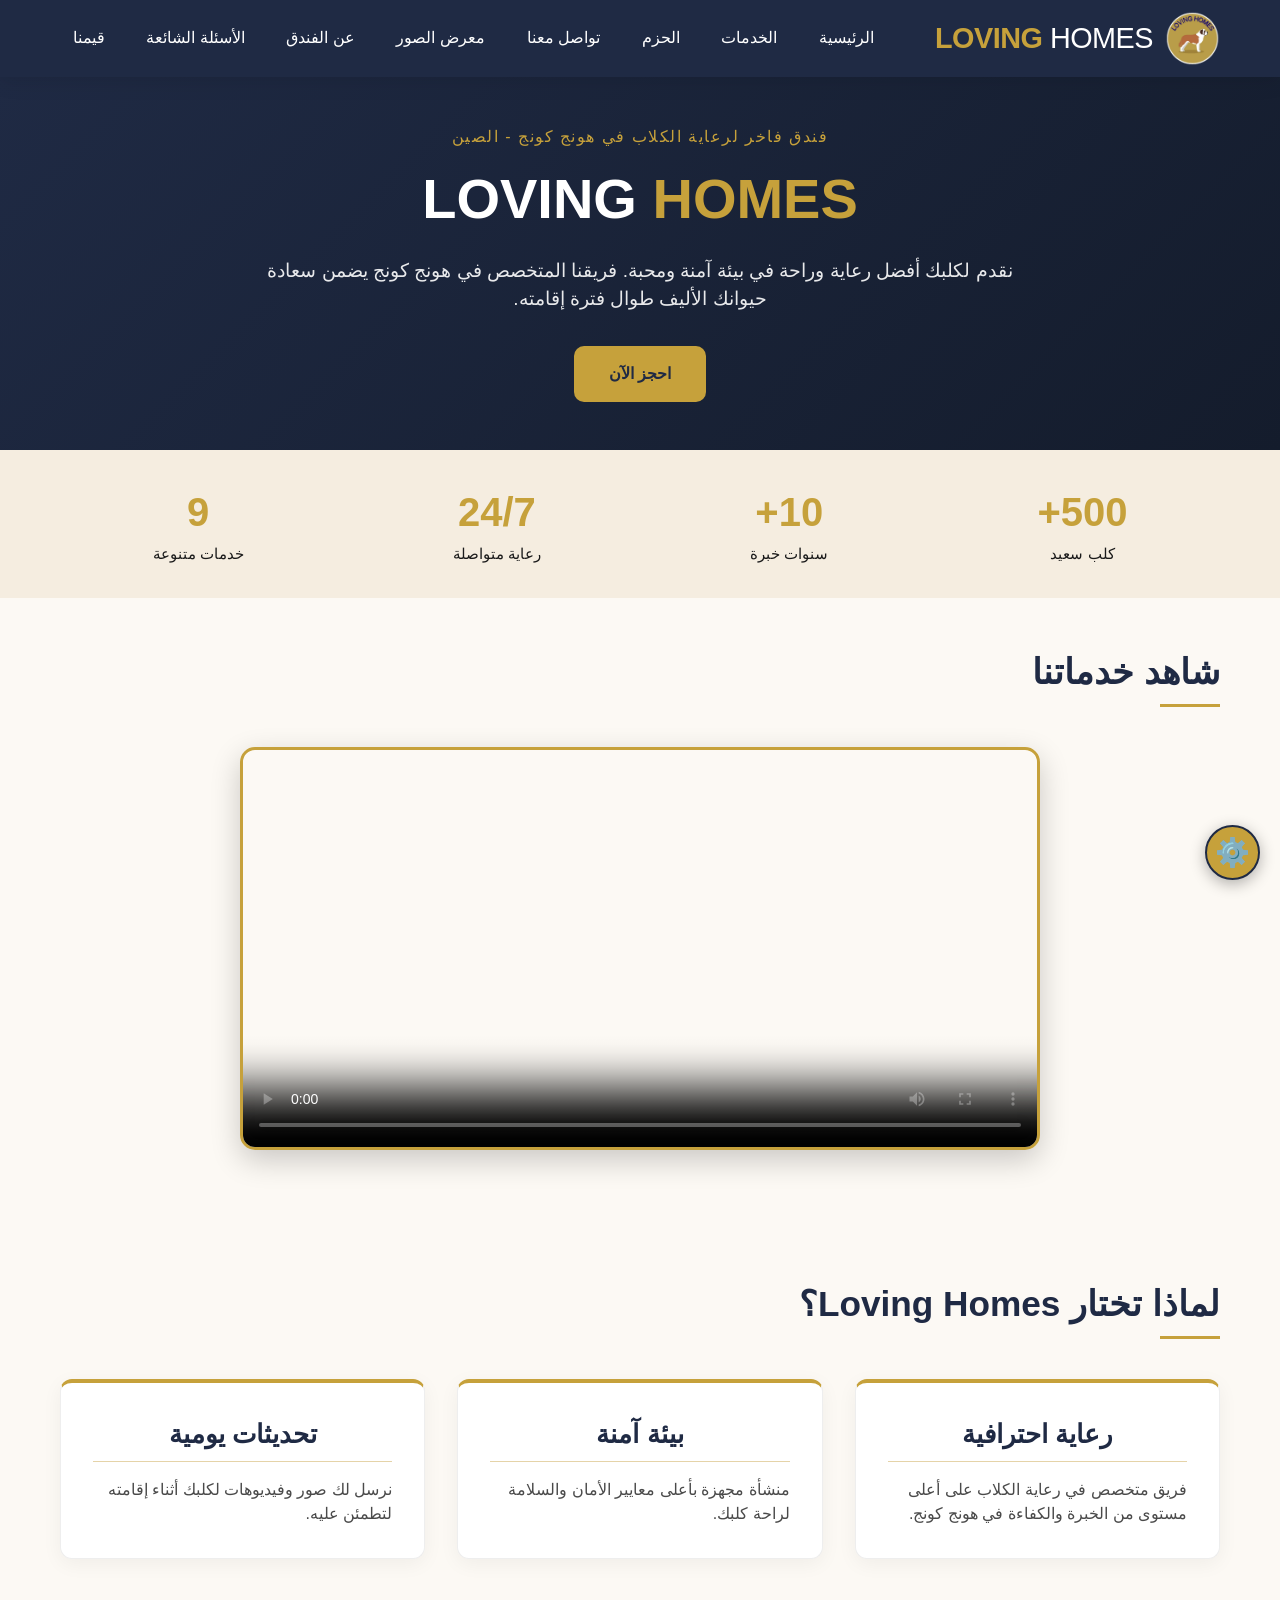
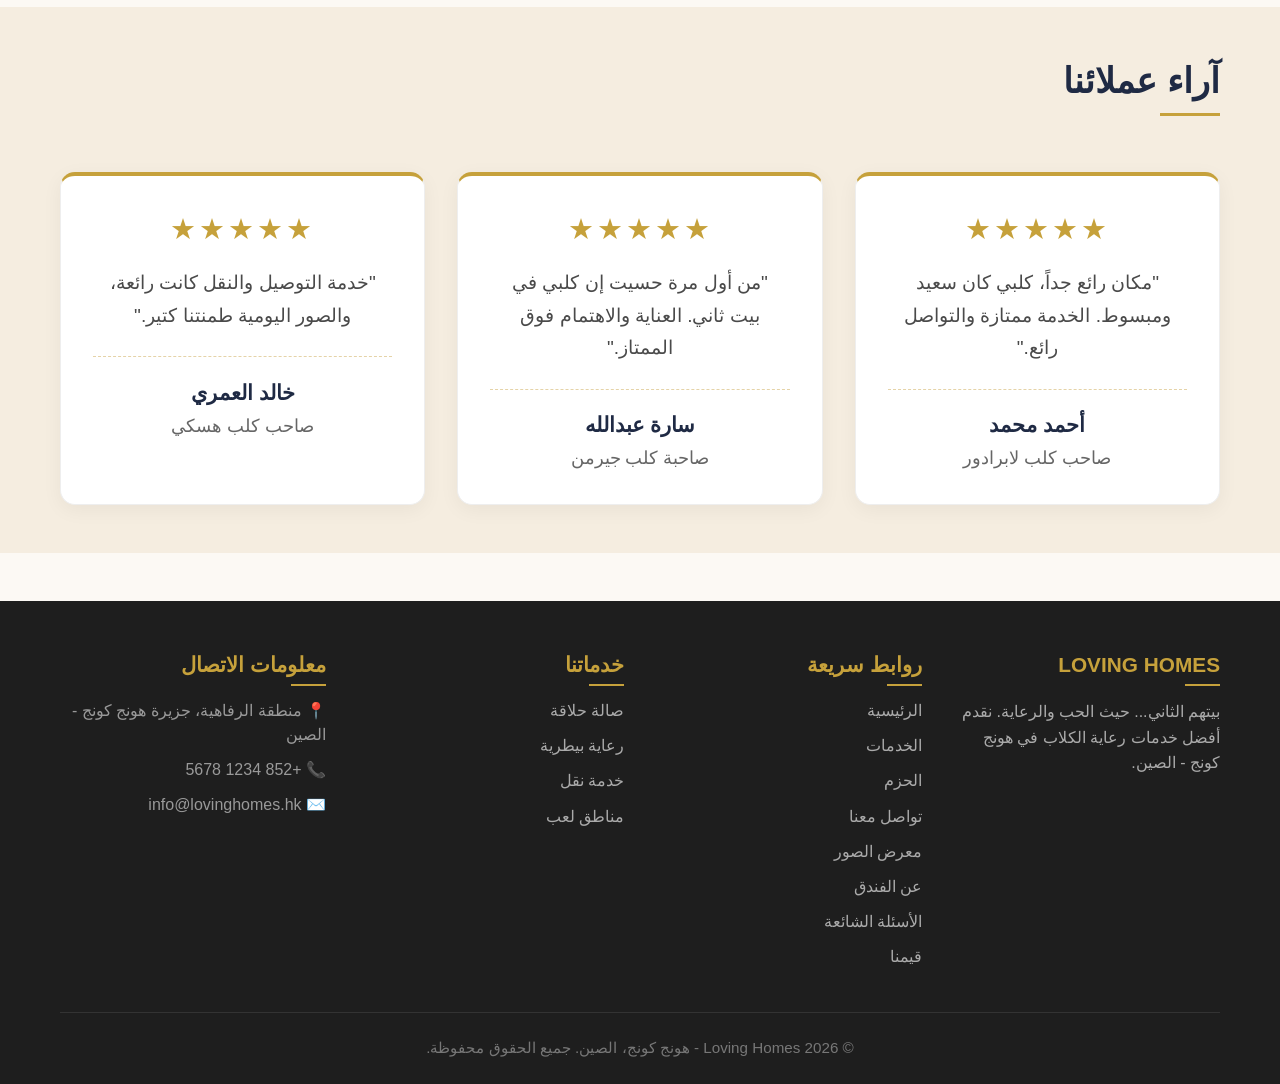
==== index.html @ 73dbdd42 "Add files via upload" ====
<!DOCTYPE html>
<html lang="ar" dir="rtl">
<head>
    <meta charset="UTF-8">
    <meta name="viewport" content="width=device-width, initial-scale=1.0">
    <title>Loving Homes - هونج كونج | الرئيسية</title>
    <link rel="stylesheet" href="style.css">
    <style>
        .logo-link {
            display: flex;
            align-items: center;
            gap: 12px;
            text-decoration: none;
        }
        .logo-image {
            height: 55px;
            width: auto;
            transition: transform 0.2s;
        }
        .logo-image:hover {
            transform: scale(1.05);
        }
        .logo-text {
            color: var(--gold);
            font-size: 1.8rem;
            font-weight: 700;
            letter-spacing: -0.5px;
        }
        .logo-text span {
            color: white;
            font-weight: 300;
        }
        @media (max-width: 768px) {
            .logo-image { height: 45px; }
            .logo-text { font-size: 1.4rem; }
            .logo-link { gap: 8px; }
        }
        @media (max-width: 480px) {
            .logo-image { height: 40px; }
            .logo-text { font-size: 1.2rem; }
        }
    </style>
</head>
<body>
    <nav class="navbar">
        <div class="container nav-container">
            <a href="index.html" class="logo-link">
                <img src="images/logo.jpeg" alt="Loving Homes" class="logo-image">
                <span class="logo-text">LOVING <span>HOMES</span></span>
            </a>
            <button class="hamburger" id="hamburger">
                <span class="bar"></span><span class="bar"></span><span class="bar"></span>
            </button>
<ul class="nav-links" id="navLinks">
    <li><a href="index.html" class="active">الرئيسية</a></li>
    <li><a href="2.html">الخدمات</a></li>
    <li><a href="3.html">الحزم</a></li>
    <li><a href="4.html">تواصل معنا</a></li>
    <li><a href="5.html">معرض الصور</a></li>
    <li><a href="6.html">عن الفندق</a></li>
    <li><a href="7.html">الأسئلة الشائعة</a></li>
    <li><a href="8.html">قيمنا</a></li>
</ul>
        </div>
    </nav>
    <section class="hero">
        <div class="container hero-content">
            <p class="hero-label">فندق فاخر لرعاية الكلاب في هونج كونج - الصين</p>
            <h1 class="hero-title">LOVING <span>HOMES</span></h1>
            <p class="hero-description">نقدم لكلبك أفضل رعاية وراحة في بيئة آمنة ومحبة. فريقنا المتخصص في هونج كونج يضمن سعادة حيوانك الأليف طوال فترة إقامته.</p>
            <a href="4.html" class="btn-gold">احجز الآن</a>
        </div>
    </section>
    <div style="background:var(--beige);padding:2rem 0;">
        <div class="container" style="display:flex;justify-content:space-around;text-align:center;flex-wrap:wrap;gap:1.5rem;">
            <div><span style="font-size:2.5rem;font-weight:700;color:var(--gold);">500+</span><br><span style="font-size:0.95rem;">كلب سعيد</span></div>
            <div><span style="font-size:2.5rem;font-weight:700;color:var(--gold);">10+</span><br><span style="font-size:0.95rem;">سنوات خبرة</span></div>
            <div><span style="font-size:2.5rem;font-weight:700;color:var(--gold);">24/7</span><br><span style="font-size:0.95rem;">رعاية متواصلة</span></div>
            <div><span style="font-size:2.5rem;font-weight:700;color:var(--gold);">9</span><br><span style="font-size:0.95rem;">خدمات متنوعة</span></div>
        </div>
    </div>
    <section class="section">
        <div class="container">
            <h2>شاهد خدماتنا</h2>
            <div class="video-container">
                <video width="100%" height="auto" controls poster="images/video-poster.jpg">
                    <source src="video/video.mp4" type="video/mp4">
                    متصفحك لا يدعم تشغيل الفيديو.
                </video>
            </div>
        </div>
    </section>
    <section class="section">
        <div class="container">
            <h2>لماذا تختار Loving Homes؟</h2>
            <div class="cards-grid">
                <div class="card card-gold"><h3>رعاية احترافية</h3><p>فريق متخصص في رعاية الكلاب على أعلى مستوى من الخبرة والكفاءة في هونج كونج.</p></div>
                <div class="card card-gold"><h3>بيئة آمنة</h3><p>منشأة مجهزة بأعلى معايير الأمان والسلامة لراحة كلبك.</p></div>
                <div class="card card-gold"><h3>تحديثات يومية</h3><p>نرسل لك صور وفيديوهات لكلبك أثناء إقامته لتطمئن عليه.</p></div>
            </div>
        </div>
    </section>
    <section class="section section-light">
        <div class="container">
            <h2>آراء عملائنا</h2>
            <div class="testimonials-grid">
                <div class="testimonial-card"><div class="stars">★★★★★</div><p>"مكان رائع جداً، كلبي كان سعيد ومبسوط. الخدمة ممتازة والتواصل رائع."</p><div class="testimonial-author"><strong>أحمد محمد</strong><span>صاحب كلب لابرادور</span></div></div>
                <div class="testimonial-card"><div class="stars">★★★★★</div><p>"من أول مرة حسيت إن كلبي في بيت ثاني. العناية والاهتمام فوق الممتاز."</p><div class="testimonial-author"><strong>سارة عبدالله</strong><span>صاحبة كلب جيرمن</span></div></div>
                <div class="testimonial-card"><div class="stars">★★★★★</div><p>"خدمة التوصيل والنقل كانت رائعة، والصور اليومية طمنتنا كتير."</p><div class="testimonial-author"><strong>خالد العمري</strong><span>صاحب كلب هسكي</span></div></div>
            </div>
        </div>
    </section>
    <footer class="footer">
        <div class="container">
            <div class="footer-grid">
                <div class="footer-col"><h4>LOVING HOMES</h4><p style="color:#aaa;line-height:1.6;">بيتهم الثاني... حيث الحب والرعاية. نقدم أفضل خدمات رعاية الكلاب في هونج كونج - الصين.</p></div>
                <div class="footer-col"><h4>روابط سريعة</h4><ul><li><a href="index.html">الرئيسية</a></li><li><a href="2.html">الخدمات</a></li><li><a href="3.html">الحزم</a></li><li><a href="4.html">تواصل معنا</a></li><li><a href="5.html">معرض الصور</a></li><li><a href="6.html">عن الفندق</a></li><li><a href="7.html">الأسئلة الشائعة</a></li><li><a href="8.html">قيمنا</a></li></ul></div>
                <div class="footer-col"><h4>خدماتنا</h4><ul><li><a href="2.html">صالة حلاقة</a></li><li><a href="2.html">رعاية بيطرية</a></li><li><a href="2.html">خدمة نقل</a></li><li><a href="2.html">مناطق لعب</a></li></ul></div>
                <div class="footer-col"><h4>معلومات الاتصال</h4><div class="footer-contact"><p>📍 منطقة الرفاهية، جزيرة هونج كونج - الصين</p><p>📞 +852 1234 5678</p><p>✉️ info@lovinghomes.hk</p></div></div>
            </div>
            <div class="footer-bottom"><p>© 2026 Loving Homes - هونج كونج، الصين. جميع الحقوق محفوظة.</p></div>
        </div>
    </footer>
    <div class="access-toggle" id="accessToggle">⚙️</div>
    <div class="access-panel" id="accessPanel">
        <button class="access-btn" id="zoomIn">🔍+ تكبير</button>
        <button class="access-btn" id="zoomOut">🔍- تصغير</button>
        <button class="access-btn" id="resetZoom">🔄 إعادة تعيين</button><hr>
        <button class="access-btn" id="darkMode">🌙 ليلي</button>
        <button class="access-btn" id="lightMode">☀️ نهاري</button><hr>
        <button class="access-btn" id="translateBtn">🌐 ترجمة</button>
    </div>
    <script src="script.js"></script>
</body>
</html>
---- style.css ----
* {
    margin: 0;
    padding: 0;
    box-sizing: border-box;
    font-family: 'Segoe UI', Tahoma, Geneva, Verdana, sans-serif;
}

html {
    font-size: 16px;
}

body {
    background-color: #fcf9f4;
    color: #1a1a1a;
    line-height: 1.5;
    transition: background-color 0.3s, color 0.3s;
}

:root {
    --gold: #c6a13b;
    --gold-light: #e5d3a8;
    --gold-soft: #fdf7e6;
    --beige: #f5ede0;
    --navy: #1f2a44;
    --navy-light: #2c3a5e;
    --black: #1e1e1e;
    --gray: #4a4a4a;
    --gray-light: #666;
    --error-bg: #fee9e9;
    --error-border: #f5c6cb;
    --error-text: #721c24;
}

.container {
    max-width: 1200px;
    margin: 0 auto;
    padding: 0 1.25rem;
}

h2 {
    font-size: 2.2rem;
    color: var(--navy);
    margin-bottom: 1rem;
    position: relative;
    display: inline-block;
    text-align: right;
    width: 100%;
}
h2:after {
    content: '';
    position: absolute;
    bottom: -0.5rem;
    right: 0;
    width: 3.75rem;
    height: 3px;
    background: var(--gold);
}

.navbar {
    background: var(--navy);
    padding: 0.7rem 0;
    position: sticky;
    top: 0;
    z-index: 100;
    box-shadow: 0 4px 20px rgba(0,0,0,0.1);
}

.nav-container {
    display: flex;
    justify-content: space-between;
    align-items: center;
}

.logo-link {
    display: flex;
    align-items: center;
    gap: 0.75rem;
    text-decoration: none;
}

.logo-image {
    height: 55px;
    width: auto;
    transition: transform 0.2s;
}

.logo-image:hover {
    transform: scale(1.05);
}

.logo-text {
    color: var(--gold);
    font-size: 1.8rem;
    font-weight: 700;
    letter-spacing: -0.5px;
}

.logo-text span {
    color: white;
    font-weight: 300;
}
.nav-links {
    display: flex;
    gap: 1rem;
    list-style: none;
    align-items: center;
    justify-content: center;
    flex-wrap: wrap;
}

.nav-links li {
    flex: 0 1 auto;
    min-width: fit-content;
}

.nav-links a {
    color: white;
    text-decoration: none;
    font-weight: 500;
    font-size: 1rem;
    transition: 0.3s;
    padding: 0.5rem 0.8rem;
    border-bottom: 2px solid transparent;
    white-space: nowrap;
    display: inline-block;
    text-align: center;
}

@media (max-width: 992px) {
    .nav-links {
        gap: 0.8rem;
        justify-content: center;
    }
    .nav-links a {
        font-size: 0.9rem;
        padding: 0.4rem 0.6rem;
    }
}

@media (max-width: 768px) {
    .nav-links {
        position: fixed;
        right: -100%;
        top: 70px;
        flex-direction: column;
        background: var(--navy);
        width: 100%;
        text-align: center;
        transition: 0.3s;
        padding: 1.5rem 0;
        gap: 1rem;
        box-shadow: 0 10px 20px rgba(0,0,0,0.2);
        flex-wrap: nowrap;
    }
    .nav-links.active {
        right: 0;
    }
    .nav-links a {
        font-size: 1rem;
        padding: 0.5rem 1rem;
        width: 100%;
    }
}
.hamburger {
    display: none;
    background: none;
    border: none;
    cursor: pointer;
    padding: 0.5rem;
}
.bar {
    display: block;
    width: 25px;
    height: 3px;
    margin: 5px auto;
    background: white;
    transition: 0.3s;
}

.section {
    padding: 3rem 0;
}
.section-light {
    background: var(--beige);
}
.section-dark {
    background: var(--navy);
    color: white;
}
.section-dark h2 {
    color: white;
}
.section-dark h2:after {
    background: var(--gold);
}

.hero {
    background: linear-gradient(135deg, var(--navy) 0%, #141c2c 100%);
    color: white;
    padding: 3rem 0;
    text-align: center;
}

.hero-content {
    max-width: 800px;
    margin: 0 auto;
}

.hero-label {
    color: var(--gold);
    font-size: 1rem;
    letter-spacing: 1.5px;
    margin-bottom: 1rem;
}

.hero-title {
    font-size: 3.5rem;
    margin-bottom: 1.5rem;
    line-height: 1.2;
}
.hero-title span {
    color: var(--gold);
}

.hero-description {
    font-size: 1.2rem;
    margin-bottom: 2rem;
    opacity: 0.9;
}

.cards-grid {
    display: grid;
    grid-template-columns: repeat(auto-fit, minmax(280px, 1fr));
    gap: 2rem;
    margin-top: 2rem;
}

.card {
    background: white;
    border-radius: 12px;
    padding: 2rem;
    box-shadow: 0 5px 20px rgba(0,0,0,0.05);
    transition: 0.3s;
    border: 1px solid #eee;
    height: 100%;
}
.card:hover {
    transform: translateY(-5px);
    box-shadow: 0 15px 30px rgba(31,42,68,0.1);
}

.card-gold {
    border-top: 4px solid var(--gold);
}

.card h3 {
    font-size: 1.6rem;
    margin-bottom: 1rem;
    color: var(--navy);
    text-align: center;
    border-bottom: 1px solid var(--gold-light);
    padding-bottom: 0.5rem;
}

.card p {
    color: var(--gray);
    font-size: 1rem;
}

.services-grid {
    display: grid;
    grid-template-columns: repeat(auto-fit, minmax(320px, 1fr));
    gap: 2rem;
    margin-top: 2rem;
}

.service-card {
    background: white;
    border-radius: 12px;
    overflow: hidden;
    box-shadow: 0 5px 20px rgba(0,0,0,0.05);
    border: 1px solid #eee;
    transition: 0.3s;
    height: 100%;
}
.service-card:hover {
    transform: translateY(-5px);
    box-shadow: 0 15px 30px rgba(31,42,68,0.1);
}

.service-header {
    background: var(--navy);
    color: white;
    padding: 1.2rem;
    text-align: center;
}
.service-header h3 {
    color: var(--gold);
    font-size: 1.4rem;
    margin: 0;
}

.service-body {
    padding: 1.5rem;
    background: white;
}
.service-body ul {
    list-style: none;
}
.service-body li {
    margin-bottom: 0.8rem;
    display: flex;
    align-items: flex-start;
    gap: 8px;
    color: var(--gray);
    font-size: 1rem;
}
.service-body li:before {
    content: "✓";
    color: var(--gold);
    font-weight: bold;
    font-size: 1.2rem;
    margin-left: 8px;
}

.other-facilities-section {
    margin-top: 2.5rem;
}
.other-facilities-title {
    text-align: right;
    margin-bottom: 1rem;
}
.other-facilities-title h3 {
    font-size: 2rem;
    color: var(--navy);
    margin-bottom: 0.5rem;
    position: relative;
    display: inline-block;
}
.other-facilities-title h3:after {
    content: '';
    position: absolute;
    bottom: -6px;
    right: 0;
    width: 45px;
    height: 2px;
    background: var(--gold);
}
.other-facilities-title p {
    font-size: 1rem;
    color: var(--gray);
    margin-top: 0.8rem;
}

.packages-grid {
    display: grid;
    grid-template-columns: repeat(auto-fit, minmax(300px, 1fr));
    gap: 2rem;
    margin-top: 2rem;
}

.package-card {
    background: white;
    border-radius: 12px;
    overflow: hidden;
    box-shadow: 0 5px 20px rgba(0,0,0,0.05);
    border: 1px solid #eee;
    transition: 0.3s;
    position: relative;
}
.package-card:hover {
    transform: translateY(-5px);
    box-shadow: 0 15px 30px rgba(31,42,68,0.15);
}

.package-card.premium {
    background: var(--gold-soft);
    border: 2px solid var(--gold);
    transform: scale(1.02);
    box-shadow: 0 10px 30px rgba(198, 161, 59, 0.15);
}
.package-card.premium:hover {
    transform: scale(1.02) translateY(-5px);
    box-shadow: 0 20px 40px rgba(198, 161, 59, 0.2);
}

.package-badge {
    position: absolute;
    top: 12px;
    left: 12px;
    background: var(--gold);
    color: var(--navy);
    padding: 0.3rem 0.8rem;
    border-radius: 20px;
    font-weight: 700;
    font-size: 0.8rem;
    letter-spacing: 0.5px;
}

.package-header {
    background: var(--navy);
    color: white;
    padding: 1.2rem;
    text-align: center;
}
.package-card.premium .package-header {
    background: var(--gold);
}
.package-card.premium .package-header h3 {
    color: var(--navy);
}

.package-header h3 {
    color: var(--gold);
    font-size: 1.8rem;
    margin-bottom: 0.3rem;
}

.package-body {
    padding: 1.5rem;
}
.package-body ul {
    list-style: none;
}
.package-body li {
    margin-bottom: 0.8rem;
    display: flex;
    align-items: flex-start;
    gap: 8px;
    color: var(--gray);
    border-bottom: 1px dashed #eee;
    padding-bottom: 0.5rem;
    font-size: 1rem;
}
.package-body li:last-child {
    border-bottom: none;
}
.package-body li:before {
    content: "✓";
    color: var(--gold);
    font-weight: bold;
    font-size: 1.2rem;
    margin-left: 8px;
}

.packages-descriptions {
    margin: 2rem 0;
    display: grid;
    grid-template-columns: repeat(3, 1fr);
    gap: 2rem;
}

.package-desc-box {
    background: var(--beige);
    padding: 1.2rem;
    border-radius: 12px;
    border-right: 4px solid var(--gold);
}
.package-desc-box h4 {
    color: var(--navy);
    font-size: 1.2rem;
    margin-bottom: 0.5rem;
}
.package-desc-box p {
    color: var(--gray);
    font-size: 0.95rem;
    line-height: 1.5;
}
.package-desc-box.premium-desc {
    background: var(--gold-soft);
    border-right: 4px solid var(--navy);
}

.custom-packages {
    background: var(--navy);
    color: white;
    padding: 2rem;
    border-radius: 12px;
    margin-top: 1rem;
    text-align: center;
}
.custom-packages h3 {
    color: var(--gold);
    font-size: 1.8rem;
    margin-bottom: 1rem;
}
.custom-packages p {
    font-size: 1.1rem;
    margin-bottom: 1.2rem;
    max-width: 700px;
    margin-left: auto;
    margin-right: auto;
    opacity: 0.95;
}

.contact-form {
    background: white;
    padding: 2rem;
    border-radius: 12px;
    max-width: 750px;
    margin: 0 auto;
    box-shadow: 0 15px 30px rgba(31,42,68,0.1);
}

.form-group {
    margin-bottom: 1.5rem;
}
.form-group label {
    display: block;
    margin-bottom: 0.5rem;
    color: var(--navy);
    font-weight: 600;
    font-size: 1rem;
}

.form-group input,
.form-group select,
.form-group textarea {
    width: 100%;
    padding: 0.8rem;
    border: 1.5px solid #e0d6c8;
    border-radius: 10px;
    font-size: 1rem;
    transition: 0.3s;
    background: #faf7f2;
}

.form-group input:focus,
.form-group select:focus,
.form-group textarea:focus {
    outline: none;
    border-color: var(--gold);
}

.form-group textarea {
    resize: vertical;
    min-height: 100px;
    max-height: 200px;
}

.field-error {
    color: var(--error-text);
    font-size: 0.9rem;
    margin-top: 0.3rem;
    display: none;
    background: var(--error-bg);
    padding: 0.3rem 0.8rem;
    border-radius: 4px;
    border-right: 3px solid #f5c6cb;
}
.field-error.show {
    display: block;
}

.form-hint {
    font-size: 0.8rem;
    color: var(--gray-light);
    margin-top: 0.2rem;
    font-style: italic;
}

.btn {
    background: var(--navy);
    color: white;
    border: none;
    padding: 1rem 2rem;
    font-size: 1.1rem;
    border-radius: 10px;
    cursor: pointer;
    transition: 0.3s;
    font-weight: 600;
    width: 100%;
}
.btn:hover {
    background: var(--gold);
    color: var(--navy);
}

.btn-gold {
    background: var(--gold);
    color: var(--navy);
    border: none;
    padding: 1rem 2.2rem;
    border-radius: 10px;
    font-weight: 600;
    text-decoration: none;
    display: inline-block;
    font-size: 1rem;
}
.btn-gold:hover {
    background: var(--navy);
    color: white;
}

.form-message {
    margin-top: 1rem;
    padding: 1rem;
    border-radius: 8px;
    display: none;
    font-size: 0.95rem;
    text-align: center;
}
.form-message.success {
    background: #d4edda;
    color: #155724;
    border: 1px solid #c3e6cb;
    display: block;
}
.form-message.error {
    background: #f8d7da;
    color: #721c24;
    border: 1px solid #f5c6cb;
    display: block;
}
.form-message.warning {
    background: #fff3cd;
    color: #856404;
    border: 1px solid #ffeeba;
    display: block;
}
.form-message.info {
    background: #d1ecf1;
    color: #0c5460;
    border: 1px solid #bee5eb;
    display: block;
}

.confirmation-box {
    background: #fff3cd;
    border: 2px solid #ffeeba;
    border-radius: 8px;
    padding: 1rem;
    margin: 0.5rem 0;
}
.confirmation-box p {
    margin-bottom: 0.8rem;
    color: #856404;
    font-size: 0.95rem;
}
.confirm-btn {
    background: var(--gold);
    color: var(--navy);
    border: none;
    padding: 0.5rem 1.2rem;
    border-radius: 6px;
    font-weight: 600;
    font-size: 0.9rem;
    cursor: pointer;
    margin: 0 0.3rem;
}
.confirm-btn:hover {
    background: var(--navy);
    color: white;
}
.cancel-btn {
    background: #e0d6c8;
    color: var(--gray);
    border: none;
    padding: 0.5rem 1.2rem;
    border-radius: 6px;
    font-weight: 600;
    font-size: 0.9rem;
    cursor: pointer;
    margin: 0 0.3rem;
}
.cancel-btn:hover {
    background: var(--gray);
    color: white;
}

.footer {
    background: var(--black);
    color: #999;
    padding: 3rem 0 1.5rem;
    margin-top: 3rem;
    font-size: 1rem;
}

.footer-grid {
    display: grid;
    grid-template-columns: repeat(auto-fit, minmax(220px, 1fr));
    gap: 2rem;
    margin-bottom: 2rem;
}

.footer-col h4 {
    color: var(--gold);
    font-size: 1.3rem;
    margin-bottom: 1.2rem;
    position: relative;
}
.footer-col h4:after {
    content: '';
    position: absolute;
    bottom: -6px;
    right: 0;
    width: 35px;
    height: 2px;
    background: var(--gold);
}

.footer-col ul {
    list-style: none;
}
.footer-col li {
    margin-bottom: 0.7rem;
}
.footer-col a {
    color: #aaa;
    text-decoration: none;
    transition: 0.3s;
    font-size: 1rem;
}
.footer-col a:hover {
    color: var(--gold);
    padding-right: 5px;
}

.footer-contact p {
    margin-bottom: 0.7rem;
    font-size: 1rem;
}

.footer-bottom {
    text-align: center;
    padding-top: 1.5rem;
    border-top: 1px solid #333;
    color: #777;
    font-size: 0.95rem;
}

.gallery-grid {
    display: grid;
    grid-template-columns: repeat(auto-fill, minmax(240px, 1fr));
    gap: 1rem;
    margin: 1.5rem 0;
    content-visibility: auto;
    contain-intrinsic-size: 200px;
}

.gallery-item {
    cursor: pointer;
    transition: 0.2s;
    opacity: 0;
    animation: fadeIn 0.3s ease forwards;
    background: #f5f5f5;
    border-radius: 8px;
    overflow: hidden;
}

.gallery-item:nth-child(1) { animation-delay: 0.05s; }
.gallery-item:nth-child(2) { animation-delay: 0.1s; }
.gallery-item:nth-child(3) { animation-delay: 0.15s; }
.gallery-item:nth-child(4) { animation-delay: 0.2s; }
.gallery-item:nth-child(5) { animation-delay: 0.25s; }
.gallery-item:nth-child(6) { animation-delay: 0.3s; }
.gallery-item:nth-child(7) { animation-delay: 0.35s; }
.gallery-item:nth-child(8) { animation-delay: 0.4s; }
.gallery-item:nth-child(9) { animation-delay: 0.45s; }
.gallery-item:nth-child(10) { animation-delay: 0.5s; }
.gallery-item:nth-child(11) { animation-delay: 0.55s; }
.gallery-item:nth-child(12) { animation-delay: 0.6s; }
.gallery-item:nth-child(13) { animation-delay: 0.65s; }
.gallery-item:nth-child(14) { animation-delay: 0.7s; }
.gallery-item:nth-child(15) { animation-delay: 0.75s; }
.gallery-item:nth-child(16) { animation-delay: 0.8s; }
.gallery-item:nth-child(17) { animation-delay: 0.85s; }
.gallery-item:nth-child(18) { animation-delay: 0.9s; }
.gallery-item:nth-child(19) { animation-delay: 0.95s; }
.gallery-item:nth-child(20) { animation-delay: 1s; }
.gallery-item:nth-child(21) { animation-delay: 1.05s; }

@keyframes fadeIn {
    to { opacity: 1; }
}

.gallery-item:hover {
    transform: scale(1.02);
}

.gallery-item img {
    width: 100%;
    height: 180px;
    object-fit: cover;
    border-bottom: 2px solid transparent;
    transition: 0.2s;
    background: #e0e0e0;
}

.gallery-item:hover img {
    border-bottom-color: var(--gold);
}

.modal {
    display: none;
    position: fixed;
    z-index: 9999;
    left: 0;
    top: 0;
    width: 100%;
    height: 100%;
    background-color: rgba(0, 0, 0, 0.95);
    align-items: center;
    justify-content: center;
}

.modal-content {
    max-width: 90%;
    max-height: 90vh;
    object-fit: contain;
    border-radius: 8px;
    border: 3px solid var(--gold);
    animation: zoom 0.2s ease;
}

@keyframes zoom {
    from {transform: scale(0.9); opacity: 0;}
    to {transform: scale(1); opacity: 1;}
}

.close {
    position: absolute;
    top: 20px;
    left: 30px;
    color: white;
    font-size: 40px;
    font-weight: bold;
    cursor: pointer;
    z-index: 10000;
    transition: 0.2s;
    width: 45px;
    height: 45px;
    line-height: 45px;
    text-align: center;
    background: rgba(0,0,0,0.5);
    border-radius: 50%;
}

.close:hover {
    color: var(--gold);
    background: var(--navy);
}

#caption {
    position: absolute;
    bottom: 30px;
    left: 50%;
    transform: translateX(-50%);
    padding: 8px 20px;
    background: var(--navy);
    color: white;
    border-radius: 30px;
    font-size: 1rem;
    border: 2px solid var(--gold);
    white-space: nowrap;
}

/* ===== تسهيلات الوصول ===== */
.access-toggle {
    position: fixed;
    bottom: 20px;
    right: 20px;
    width: 55px;
    height: 55px;
    background: var(--gold);
    color: var(--navy);
    border-radius: 50%;
    display: flex;
    align-items: center;
    justify-content: center;
    font-size: 28px;
    cursor: pointer;
    z-index: 10000;
    box-shadow: 0 4px 15px rgba(0,0,0,0.3);
    border: 2px solid var(--navy);
    transition: 0.3s;
}

.access-toggle:hover {
    transform: scale(1.1) rotate(90deg);
    background: var(--navy);
    color: var(--gold);
    border-color: var(--gold);
}

.access-panel {
    position: fixed;
    bottom: 90px;
    right: 20px;
    background: var(--navy);
    padding: 15px;
    border-radius: 15px;
    display: none;
    flex-direction: column;
    gap: 8px;
    z-index: 9999;
    border: 2px solid var(--gold);
    min-width: 180px;
    box-shadow: 0 10px 30px rgba(0,0,0,0.3);
}

.access-panel.show {
    display: flex;
}

.access-panel .access-btn {
    background: transparent;
    color: white;
    border: 1px solid var(--gold);
    border-radius: 25px;
    padding: 8px 12px;
    font-size: 0.9rem;
    cursor: pointer;
    transition: 0.2s;
    text-align: right;
    width: 100%;
}

.access-panel .access-btn:hover {
    background: var(--gold);
    color: var(--navy);
    transform: translateX(-5px);
}

.access-panel hr {
    margin: 5px 0;
    border: none;
    height: 1px;
    background: var(--gold);
    opacity: 0.3;
}

/* ===== الوضع الليلي المحسن (يشمل كل العناصر) ===== */
body.dark-mode {
    background-color: #121212 !important;
    color: #f0f0f0 !important;
}

body.dark-mode .navbar {
    background: #0a0a0a !important;
    border-bottom: 2px solid var(--gold);
}

body.dark-mode .nav-links a {
    color: #ddd !important;
}

body.dark-mode .nav-links a:hover,
body.dark-mode .nav-links a.active {
    color: var(--gold) !important;
}

body.dark-mode .hamburger .bar {
    background: #ddd !important;
}

body.dark-mode .logo-text span {
    color: #ddd !important;
}

body.dark-mode .hero {
    background: linear-gradient(135deg, #0a0a0a 0%, #1a1a1a 100%) !important;
}

body.dark-mode .section-light {
    background: #1e1e1e !important;
}

body.dark-mode [style*="background: var(--beige)"] {
    background: #1e1e1e !important;
}

body.dark-mode .card,
body.dark-mode .service-card,
body.dark-mode .package-card,
body.dark-mode .contact-form,
body.dark-mode .gallery-item {
    background: #1e1e1e !important;
    border-color: #333 !important;
}

body.dark-mode .card p,
body.dark-mode .service-body li,
body.dark-mode .package-body li,
body.dark-mode .service-body ul li,
body.dark-mode .card ul li {
    color: #ccc !important;
}

body.dark-mode h1,
body.dark-mode h2,
body.dark-mode h3,
body.dark-mode h4,
body.dark-mode .card h3,
body.dark-mode .service-header h3,
body.dark-mode .package-header h3,
body.dark-mode .footer-col h4 {
    color: var(--gold) !important;
}

body.dark-mode .service-header {
    background: #0a0a0a !important;
}

body.dark-mode .package-header {
    background: #0a0a0a !important;
}

body.dark-mode .package-card.premium {
    background: #2a2a1f !important;
    border-color: var(--gold) !important;
}

body.dark-mode .package-card.premium .package-header {
    background: var(--gold) !important;
}
body.dark-mode .package-card.premium .package-header h3 {
    color: var(--navy) !important;
}

body.dark-mode .package-desc-box {
    background: #2a2a2a !important;
    color: #f0f0f0 !important;
}

body.dark-mode .package-desc-box.premium-desc {
    background: #3a3a2a !important;
}

body.dark-mode .footer {
    background: #0a0a0a !important;
    border-top: 2px solid var(--gold);
}

body.dark-mode .footer p,
body.dark-mode .footer a,
body.dark-mode .footer .footer-contact p {
    color: #aaa !important;
}

body.dark-mode .footer a:hover {
    color: var(--gold) !important;
}

body.dark-mode .gallery-caption,
body.dark-mode .gallery-note p {
    color: #ddd !important;
}

body.dark-mode .gallery-note {
    background: #1e1e1e !important;
    border-right-color: var(--gold);
}

body.dark-mode .other-facilities-title h3,
body.dark-mode .other-facilities-title p {
    color: #f0f0f0 !important;
}

body.dark-mode .other-facilities-title h3:after {
    background: var(--gold);
}

body.dark-mode .custom-packages {
    background: #0a0a0a !important;
    border: 2px solid var(--gold);
}

body.dark-mode .custom-packages h3,
body.dark-mode .custom-packages p {
    color: #f0f0f0 !important;
}

body.dark-mode .custom-packages h3 {
    color: var(--gold) !important;
}

body.dark-mode input,
body.dark-mode select,
body.dark-mode textarea {
    background: #2a2a2a !important;
    color: #f0f0f0 !important;
    border-color: #555 !important;
}

body.dark-mode input::placeholder,
body.dark-mode textarea::placeholder {
    color: #aaa !important;
}

body.dark-mode .field-error {
    background: #442222 !important;
    color: #ffaaaa !important;
    border-right-color: #ff5555;
}

body.dark-mode .btn {
    background: var(--gold) !important;
    color: var(--navy) !important;
}
body.dark-mode .btn:hover {
    background: #0a0a0a !important;
    color: var(--gold) !important;
    border: 2px solid var(--gold);
}

body.dark-mode .btn-gold {
    background: var(--gold) !important;
    color: var(--navy) !important;
}
body.dark-mode .btn-gold:hover {
    background: #0a0a0a !important;
    color: var(--gold) !important;
    border: 2px solid var(--gold);
}

body.dark-mode .form-message.success {
    background: #1e3a2a !important;
    color: #aaffaa !important;
    border-color: #2a5a2a;
}

body.dark-mode .form-message.error {
    background: #442222 !important;
    color: #ffaaaa !important;
    border-color: #aa5555;
}

body.dark-mode .form-message.warning {
    background: #443322 !important;
    color: #ffcc88 !important;
    border-color: #aa8833;
}

body.dark-mode .form-message.info {
    background: #223344 !important;
    color: #aaccff !important;
    border-color: #3366aa;
}

body.dark-mode .confirmation-box {
    background: #443322 !important;
    border-color: #aa8833;
}
body.dark-mode .confirmation-box p {
    color: #ffcc88 !important;
}

body.dark-mode .cancel-btn {
    background: #444 !important;
    color: #ddd !important;
}

/* تحكم حجم الخط */
body.zoom-1 { font-size: 14px; }
body.zoom-2 { font-size: 16px; }
body.zoom-3 { font-size: 18px; }
body.zoom-4 { font-size: 20px; }
body.zoom-5 { font-size: 22px; }

@media (max-width: 768px) {
    html {
        font-size: 14px;
    }
    
    .hamburger {
        display: block;
    }
    .hamburger.active .bar:nth-child(2) {
        opacity: 0;
    }
    .hamburger.active .bar:nth-child(1) {
        transform: translateY(8px) rotate(45deg);
    }
    .hamburger.active .bar:nth-child(3) {
        transform: translateY(-8px) rotate(-45deg);
    }
    
    .nav-links {
        position: fixed;
        right: -100%;
        top: 70px;
        flex-direction: column;
        background: var(--navy);
        width: 100%;
        text-align: center;
        transition: 0.3s;
        padding: 1.5rem 0;
        gap: 1.5rem;
        box-shadow: 0 10px 20px rgba(0,0,0,0.2);
    }
    .nav-links.active {
        right: 0;
    }
    
    body.dark-mode .nav-links {
        background: #0a0a0a !important;
    }
    
    .hero-title {
        font-size: 2.5rem;
    }
    
    .packages-descriptions {
        grid-template-columns: 1fr;
    }
    
    .gallery-grid {
        grid-template-columns: repeat(auto-fill, minmax(150px, 1fr));
        gap: 0.8rem;
    }
    
    .gallery-item img {
        height: 130px;
    }
    
    .logo-image {
        height: 45px;
    }
    
    .logo-text {
        font-size: 1.4rem;
    }
    
    .logo-link {
        gap: 8px;
    }
    
    .access-toggle {
        width: 45px;
        height: 45px;
        font-size: 22px;
        bottom: 15px;
        right: 15px;
    }
    
    .access-panel {
        bottom: 75px;
        right: 15px;
        min-width: 150px;
    }
    
    .access-panel .access-btn {
        font-size: 0.8rem;
        padding: 6px 10px;
    }
}

@media (max-width: 480px) {
    .logo-image {
        height: 40px;
    }
    
    .logo-text {
        font-size: 1.2rem;
    }
}

.testimonials-grid {
    display: grid;
    grid-template-columns: repeat(auto-fit, minmax(280px, 1fr));
    gap: 2rem;
    margin-top: 3rem;
}

.testimonial-card {
    background: white;
    padding: 2rem;
    border-radius: 15px;
    box-shadow: 0 5px 20px rgba(0,0,0,0.05);
    border: 1px solid #eee;
    transition: 0.3s;
    text-align: center;
    border-top: 4px solid var(--gold);
}

.testimonial-card:hover {
    transform: translateY(-5px);
    box-shadow: 0 15px 30px rgba(198,161,59,0.1);
}

.stars {
    color: var(--gold);
    font-size: 1.5rem;
    margin-bottom: 1rem;
}

.testimonial-card p {
    font-size: 1rem;
    line-height: 1.6;
    color: var(--gray);
    margin-bottom: 1.5rem;
    font-style: italic;
}

.testimonial-author {
    border-top: 1px dashed var(--gold-light);
    padding-top: 1rem;
}

.testimonial-author strong {
    display: block;
    color: var(--navy);
    font-size: 1.1rem;
    margin-bottom: 0.3rem;
}

.testimonial-author span {
    color: var(--gray-light);
    font-size: 0.9rem;
}
.testimonials-grid {
    display: grid;
    grid-template-columns: repeat(auto-fit, minmax(280px, 1fr));
    gap: 2rem;
    margin-top: 3rem;
}

.testimonial-card {
    background: white;
    padding: 2rem;
    border-radius: 15px;
    box-shadow: 0 5px 20px rgba(0,0,0,0.05);
    border: 1px solid #eee;
    transition: 0.3s;
    text-align: center;
    border-top: 4px solid var(--gold);
}

.testimonial-card:hover {
    transform: translateY(-5px);
    box-shadow: 0 15px 30px rgba(198,161,59,0.1);
}

.stars {
    color: var(--gold);
    font-size: 1.8rem;              /* أكبر وأوضح */
    margin-bottom: 1rem;
    letter-spacing: 3px;
}

.testimonial-card p {
    font-size: 1.2rem;               /* خط كبير وواضح */
    line-height: 1.7;
    color: var(--gray);
    margin-bottom: 1.5rem;
    font-style: normal;               /* ← أهم شيء: لا ميل */
    font-weight: 500;                  /* سمك معتدل */
    padding: 0 0.5rem;
}

.testimonial-author {
    border-top: 1px dashed var(--gold-light);
    padding-top: 1.2rem;
}

.testimonial-author strong {
    display: block;
    color: var(--navy);
    font-size: 1.3rem;                /* اسم أوضح */
    margin-bottom: 0.3rem;
    font-weight: 700;                  /* عريض */
    font-style: normal;
}

.testimonial-author span {
    color: var(--gray-light);
    font-size: 1.1rem;                 /* وصف أوضح */
    font-weight: 400;
    font-style: normal;
}
/* ===== الأسئلة الشائعة ===== */
.faq-section {
    margin-top: 2rem;
    width: 100%;
}

.faq-section h2 {
    font-size: clamp(1.5rem, 5vw, 2.5rem);
    margin-bottom: 2rem;
    text-align: right;  /* ← العنوان فقط على اليمين */
    position: relative;
    width: 100%;
}

.faq-section h2:after {
    content: '';
    position: absolute;
    bottom: -10px;
    right: 0;
    width: 60px;
    height: 3px;
    background: var(--gold);
}

.faq-container {
    max-width: min(900px, 95%);
    margin: 1.5rem auto;  /* ← باقي المحتوى في النص */
    width: 100%;
}

.faq-item {
    background: white;
    border-radius: clamp(8px, 1.5vw, 15px);
    margin-bottom: 1rem;
    border: 1px solid #eee;
    overflow: hidden;
    box-shadow: 0 2px 10px rgba(0,0,0,0.03);
    width: 100%;
}

.faq-question {
    background: var(--beige);
    padding: clamp(0.8rem, 2vw, 1.5rem) clamp(1rem, 3vw, 2rem);
    cursor: pointer;
    display: flex;
    justify-content: space-between;
    align-items: center;
    font-weight: 600;
    color: var(--navy);
    transition: 0.3s;
    font-size: clamp(0.95rem, 2vw, 1.2rem);
    gap: 1rem;
}

.faq-question:hover {
    background: var(--gold-light);
}

.faq-icon {
    font-size: clamp(1.3rem, 3vw, 2rem);
    font-weight: bold;
    color: var(--gold);
    transition: transform 0.3s;
    min-width: 24px;
    text-align: center;
}

.faq-item.active .faq-icon {
    transform: rotate(45deg);
}

.faq-answer {
    max-height: 0;
    padding: 0 clamp(1rem, 3vw, 2rem);
    overflow: hidden;
    transition: max-height 0.4s ease, padding 0.3s ease;
    background: white;
}

.faq-item.active .faq-answer {
    max-height: 300px;
    padding: clamp(1rem, 2vw, 1.5rem) clamp(1rem, 3vw, 2rem);
}

.faq-answer p {
    color: var(--gray);
    line-height: 1.7;
    font-size: clamp(0.9rem, 1.8vw, 1.1rem);
}

/* باقي التنسيقات... */
/* ===== النصائح الإرشادية ===== */
.advice-section {
    margin-top: 3rem;
    padding: 2rem 0;
}

.advice-section h2 {
    font-size: clamp(1.8rem, 4vw, 2.5rem);
    margin-bottom: 0.5rem;
    position: relative;
    display: inline-block;
}

.advice-section h2:after {
    content: '';
    position: absolute;
    bottom: -8px;
    right: 0;
    width: 60px;
    height: 3px;
    background: var(--gold);
}

.advice-grid {
    display: grid;
    grid-template-columns: repeat(auto-fit, minmax(250px, 1fr));
    gap: 1.5rem;
    margin-top: 2.5rem;
}

.advice-card {
    background: white;
    border-radius: 15px;
    padding: 2rem 1.5rem;
    box-shadow: 0 5px 20px rgba(0,0,0,0.05);
    border: 1px solid #eee;
    transition: 0.3s;
    text-align: center;
    border-bottom: 3px solid transparent;
}

.advice-card:hover {
    transform: translateY(-5px);
    box-shadow: 0 15px 30px rgba(198,161,59,0.1);
    border-bottom-color: var(--gold);
}

.advice-icon {
    font-size: 2.5rem;
    margin-bottom: 1rem;
}

.advice-card h3 {
    color: var(--navy);
    font-size: 1.3rem;
    margin-bottom: 0.8rem;
    font-weight: 600;
}

.advice-card p {
    color: var(--gray);
    font-size: 0.95rem;
    line-height: 1.6;
}

/* تلوين خاص لكل بطاقة */
.advice-card:nth-child(1) .advice-icon { color: #ff9f43; } /* جرو */
.advice-card:nth-child(2) .advice-icon { color: #54a0ff; } /* نشيط */
.advice-card:nth-child(3) .advice-icon { color: #5f27cd; } /* كبير */
.advice-card:nth-child(4) .advice-icon { color: #00d2d3; } /* طبي */

/* الوضع الليلي */
body.dark-mode .advice-card {
    background: #2a2a2a;
    border-color: #444;
}

body.dark-mode .advice-card h3 {
    color: var(--gold);
}

body.dark-mode .advice-card p {
    color: #ccc;
}

.forms-section {
    margin-top: 3rem;
    padding: 2rem 0;
}

.forms-section h2 {
    font-size: clamp(1.8rem, 4vw, 2.5rem);
    margin-bottom: 0.5rem;
    position: relative;
    display: inline-block;
}

.forms-section h2:after {
    content: '';
    position: absolute;
    bottom: -8px;
    right: 0;
    width: 60px;
    height: 3px;
    background: var(--gold);
}

.forms-grid {
    display: grid;
    grid-template-columns: repeat(auto-fit, minmax(280px, 1fr));
    gap: 2rem;
    margin-top: 2.5rem;
}

.form-card {
    background: white;
    border-radius: 15px;
    padding: 2rem 1.5rem;
    box-shadow: 0 10px 30px rgba(0,0,0,0.05);
    border: 1px solid #eee;
    transition: 0.3s;
    border-top: 4px solid var(--gold);
}

.form-card:hover {
    transform: translateY(-5px);
    box-shadow: 0 15px 40px rgba(198,161,59,0.1);
}

.form-header {
    text-align: center;
    margin-bottom: 1.5rem;
    padding-bottom: 1rem;
    border-bottom: 1px dashed var(--gold-light);
}

.form-icon {
    font-size: 2.5rem;
    color: var(--gold);
    margin-bottom: 0.5rem;
}

.form-card h3 {
    color: var(--navy);
    font-size: 1.4rem;
    margin-bottom: 0.3rem;
}

.form-subtitle {
    color: var(--gray-light);
    font-size: 0.9rem;
}

.form-group {
    margin-bottom: 1rem;
}

.form-group input,
.form-group select,
.form-group textarea {
    width: 100%;
    padding: 0.7rem;
    border: 1.5px solid #e0d6c8;
    border-radius: 8px;
    font-size: 0.9rem;
    transition: 0.3s;
    background: #faf7f2;
}

.form-group input:focus,
.form-group select:focus,
.form-group textarea:focus {
    outline: none;
    border-color: var(--gold);
}

.form-group textarea {
    min-height: 80px;
    resize: vertical;
}

.form-btn {
    background: var(--navy);
    color: white;
    border: none;
    padding: 0.8rem;
    border-radius: 8px;
    font-size: 1rem;
    font-weight: 600;
    cursor: pointer;
    transition: 0.3s;
    width: 100%;
    margin-top: 0.5rem;
}

.form-btn:hover {
    background: var(--gold);
    color: var(--navy);
}

/* تنسيقات خاصة لكل بطاقة */
.form-card:nth-child(1) .form-header { border-bottom-color: var(--gold); }
.form-card:nth-child(2) .form-header { border-bottom-color: #54a0ff; }
.form-card:nth-child(3) .form-header { border-bottom-color: #00d2d3; }

/* الوضع الليلي */
body.dark-mode .form-card {
    background: #2a2a2a;
    border-color: #444;
}

body.dark-mode .form-card h3 {
    color: var(--gold);
}

body.dark-mode .form-subtitle {
    color: #aaa;
}

body.dark-mode .form-group input,
body.dark-mode .form-group select,
body.dark-mode .form-group textarea {
    background: #333;
    color: #f0f0f0;
    border-color: #555;
}

body.dark-mode .form-group input::placeholder,
body.dark-mode .form-group textarea::placeholder {
    color: #aaa;
}
/* ===== 3 نماذج منفصلة (إضافة جديدة) ===== */
.forms-section {
    margin-top: 3rem;
    padding: 2rem 0;
}

.forms-section h2 {
    font-size: clamp(1.8rem, 4vw, 2.5rem);
    margin-bottom: 0.5rem;
    position: relative;
    display: inline-block;
    text-align: right;
}

.forms-section h2:after {
    content: '';
    position: absolute;
    bottom: -8px;
    right: 0;
    width: 60px;
    height: 3px;
    background: var(--gold);
}

.forms-grid {
    display: grid;
    grid-template-columns: repeat(auto-fit, minmax(280px, 1fr));
    gap: 2rem;
    margin-top: 2rem;
}

.form-card {
    background: white;
    border-radius: 15px;
    padding: 2rem 1.5rem;
    box-shadow: 0 10px 30px rgba(0,0,0,0.05);
    border: 1px solid #eee;
    transition: 0.3s;
    border-top: 4px solid var(--gold);
}

.form-card:hover {
    transform: translateY(-5px);
    box-shadow: 0 15px 40px rgba(198,161,59,0.1);
}

.form-header {
    text-align: center;
    margin-bottom: 1.5rem;
    padding-bottom: 1rem;
    border-bottom: 1px dashed var(--gold-light);
}

.form-icon {
    font-size: 2.5rem;
    color: var(--gold);
    margin-bottom: 0.5rem;
}

.form-card h3 {
    color: var(--navy);
    font-size: 1.4rem;
    margin-bottom: 0.3rem;
}

.form-subtitle {
    color: var(--gray-light);
    font-size: 0.9rem;
}

.form-group {
    margin-bottom: 1rem;
}

.form-group input,
.form-group select,
.form-group textarea {
    width: 100%;
    padding: 0.7rem;
    border: 1.5px solid #e0d6c8;
    border-radius: 8px;
    font-size: 0.9rem;
    transition: 0.3s;
    background: #faf7f2;
}

.form-group input:focus,
.form-group select:focus,
.form-group textarea:focus {
    outline: none;
    border-color: var(--gold);
}

.form-group textarea {
    min-height: 80px;
    resize: vertical;
}

.form-btn {
    background: var(--navy);
    color: white;
    border: none;
    padding: 0.8rem;
    border-radius: 8px;
    font-size: 1rem;
    font-weight: 600;
    cursor: pointer;
    transition: 0.3s;
    width: 100%;
    margin-top: 0.5rem;
}

.form-btn:hover {
    background: var(--gold);
    color: var(--navy);
}

.form-card:nth-child(1) .form-header { border-bottom-color: var(--gold); }
.form-card:nth-child(2) .form-header { border-bottom-color: #54a0ff; }
.form-card:nth-child(3) .form-header { border-bottom-color: #00d2d3; }

/* الوضع الليلي للنماذج الجديدة */
body.dark-mode .form-card {
    background: #2a2a2a;
    border-color: #444;
}

body.dark-mode .form-card h3 {
    color: var(--gold);
}

body.dark-mode .form-subtitle {
    color: #aaa;
}

body.dark-mode .form-group input,
body.dark-mode .form-group select,
body.dark-mode .form-group textarea {
    background: #333;
    color: #f0f0f0;
    border-color: #555;
}

body.dark-mode .form-group input::placeholder,
body.dark-mode .form-group textarea::placeholder {
    color: #aaa;
}
/* ===== 3 نماذج منفصلة (إضافة جديدة) ===== */
.forms-section {
    margin-top: 3rem;
    padding: 2rem 0;
}

.forms-section h2 {
    font-size: clamp(1.8rem, 4vw, 2.5rem);
    margin-bottom: 0.5rem;
    position: relative;
    display: inline-block;
    text-align: right;
}

.forms-section h2:after {
    content: '';
    position: absolute;
    bottom: -8px;
    right: 0;
    width: 60px;
    height: 3px;
    background: var(--gold);
}

.forms-grid {
    display: grid;
    grid-template-columns: repeat(auto-fit, minmax(280px, 1fr));
    gap: 2rem;
    margin-top: 2rem;
}

.form-card {
    background: white;
    border-radius: 15px;
    padding: 2rem 1.5rem;
    box-shadow: 0 10px 30px rgba(0,0,0,0.05);
    border: 1px solid #eee;
    transition: 0.3s;
    border-top: 4px solid var(--gold);
}

.form-card:hover {
    transform: translateY(-5px);
    box-shadow: 0 15px 40px rgba(198,161,59,0.1);
}

.form-header {
    text-align: center;
    margin-bottom: 1.5rem;
    padding-bottom: 1rem;
    border-bottom: 1px dashed var(--gold-light);
}

.form-icon {
    font-size: 2.5rem;
    color: var(--gold);
    margin-bottom: 0.5rem;
}

.form-card h3 {
    color: var(--navy);
    font-size: 1.4rem;
    margin-bottom: 0.3rem;
}

.form-subtitle {
    color: var(--gray-light);
    font-size: 0.9rem;
}

.form-group {
    margin-bottom: 1rem;
}

.form-group input,
.form-group select,
.form-group textarea {
    width: 100%;
    padding: 0.7rem;
    border: 1.5px solid #e0d6c8;
    border-radius: 8px;
    font-size: 0.9rem;
    transition: 0.3s;
    background: #faf7f2;
}

.form-group input:focus,
.form-group select:focus,
.form-group textarea:focus {
    outline: none;
    border-color: var(--gold);
}

.form-group textarea {
    min-height: 80px;
    resize: vertical;
}

.form-btn {
    background: var(--navy);
    color: white;
    border: none;
    padding: 0.8rem;
    border-radius: 8px;
    font-size: 1rem;
    font-weight: 600;
    cursor: pointer;
    transition: 0.3s;
    width: 100%;
    margin-top: 0.5rem;
}

.form-btn:hover {
    background: var(--gold);
    color: var(--navy);
}

.form-card:nth-child(1) .form-header { border-bottom-color: var(--gold); }
.form-card:nth-child(2) .form-header { border-bottom-color: #54a0ff; }
.form-card:nth-child(3) .form-header { border-bottom-color: #00d2d3; }

/* الوضع الليلي للنماذج الجديدة */
body.dark-mode .form-card {
    background: #2a2a2a;
    border-color: #444;
}

body.dark-mode .form-card h3 {
    color: var(--gold);
}

body.dark-mode .form-subtitle {
    color: #aaa;
}

body.dark-mode .form-group input,
body.dark-mode .form-group select,
body.dark-mode .form-group textarea {
    background: #333;
    color: #f0f0f0;
    border-color: #555;
}

body.dark-mode .form-group input::placeholder,
body.dark-mode .form-group textarea::placeholder {
    color: #aaa;
}
/* ===== قسم الفيديو ===== */
.video-container {
    max-width: 800px;
    margin: 2rem auto;
    border-radius: 15px;
    overflow: hidden;
    box-shadow: 0 10px 30px rgba(0,0,0,0.2);
    border: 3px solid var(--gold);
}

.video-container video {
    display: block;
    width: 100%;
    height: auto;
}

/* الوضع الليلي */
body.dark-mode .video-container {
    border-color: var(--gold);
}

/* ===== قسم تقييم المستخدمين ===== */
.user-rating-section {
    padding: 3rem 0;
    background: white;
    text-align: center;
}

.user-rating-section h2 {
    font-size: 2rem;
    margin-bottom: 0.5rem;
    position: relative;
    display: inline-block;
}

.user-rating-section h2:after {
    content: '';
    position: absolute;
    bottom: -10px;
    right: 0;
    width: 60px;
    height: 3px;
    background: var(--gold);
}

.rating-form-container {
    max-width: 550px;
    margin: 0 auto;
    padding: 2rem;
    background: var(--beige);
    border-radius: 15px;
    box-shadow: 0 5px 20px rgba(0,0,0,0.05);
}

.rating-stars-input {
    margin-bottom: 1.5rem;
    text-align: right;
}

.rating-stars-input label {
    display: block;
    margin-bottom: 0.5rem;
    color: var(--navy);
    font-weight: 600;
    font-size: 1rem;
}

.stars-container {
    display: flex;
    flex-direction: row;
    justify-content: center;
    gap: 0.8rem;
    font-size: 2.5rem;
    cursor: pointer;
    margin: 0.5rem 0;
}

.star {
    color: #ddd;
    transition: color 0.2s;
}

.star.active {
    color: var(--gold);
}

.star:hover {
    color: var(--gold-light);
}

#ratingError {
    text-align: center;
}

/* الوضع الليلي */
body.dark-mode .user-rating-section {
    background: #1a1a1a;
}

body.dark-mode .rating-form-container {
    background: #2a2a2a;
}

body.dark-mode .rating-stars-input label {
    color: #f0f0f0;
}

body.dark-mode .star {
    color: #555;
}

body.dark-mode .star.active {
    color: var(--gold);
}

/* تعديل ظهور القائمة في الجوال */
@media (max-width: 768px) {
    .nav-links {
        top: 80px !important;  /* يظهر تحت الشعار مباشرة */
    }
}

/* التأكد من ظهور جميع الروابط */
.nav-links li {
    display: inline-block;
}

.nav-links a[href="6.html"] {
    display: inline-block;
}

/* إزالة الخط الزائد من عنوان شاركنا رأيك */
.user-rating-section h2:after {
    display: none !important;
}

/* التأكد أن الخط الأصلي يبقى ظاهر */
h2:after {
    display: block !important;
}

/* تحسين ظهور القائمة مع 8 روابط */
@media (max-width: 992px) {
    .nav-links {
        gap: 1rem; /* تقليل المسافة بين الروابط */
    }
    
    .nav-links a {
        font-size: 0.9rem; /* تصغير حجم الخط قليلاً */
        padding: 0.3rem 0;
    }
}

@media (max-width: 768px) {
    .nav-links {
        position: fixed;
        right: -100%;
        top: 70px;
        flex-direction: column;
        background: var(--navy);
        width: 100%;
        text-align: center;
        transition: 0.3s;
        padding: 1.5rem 0;
        gap: 1.2rem;
        box-shadow: 0 10px 20px rgba(0,0,0,0.2);
    }
    
    .nav-links a {
        font-size: 1rem; /* حجم مناسب للقائمة المنسدلة */
    }
}
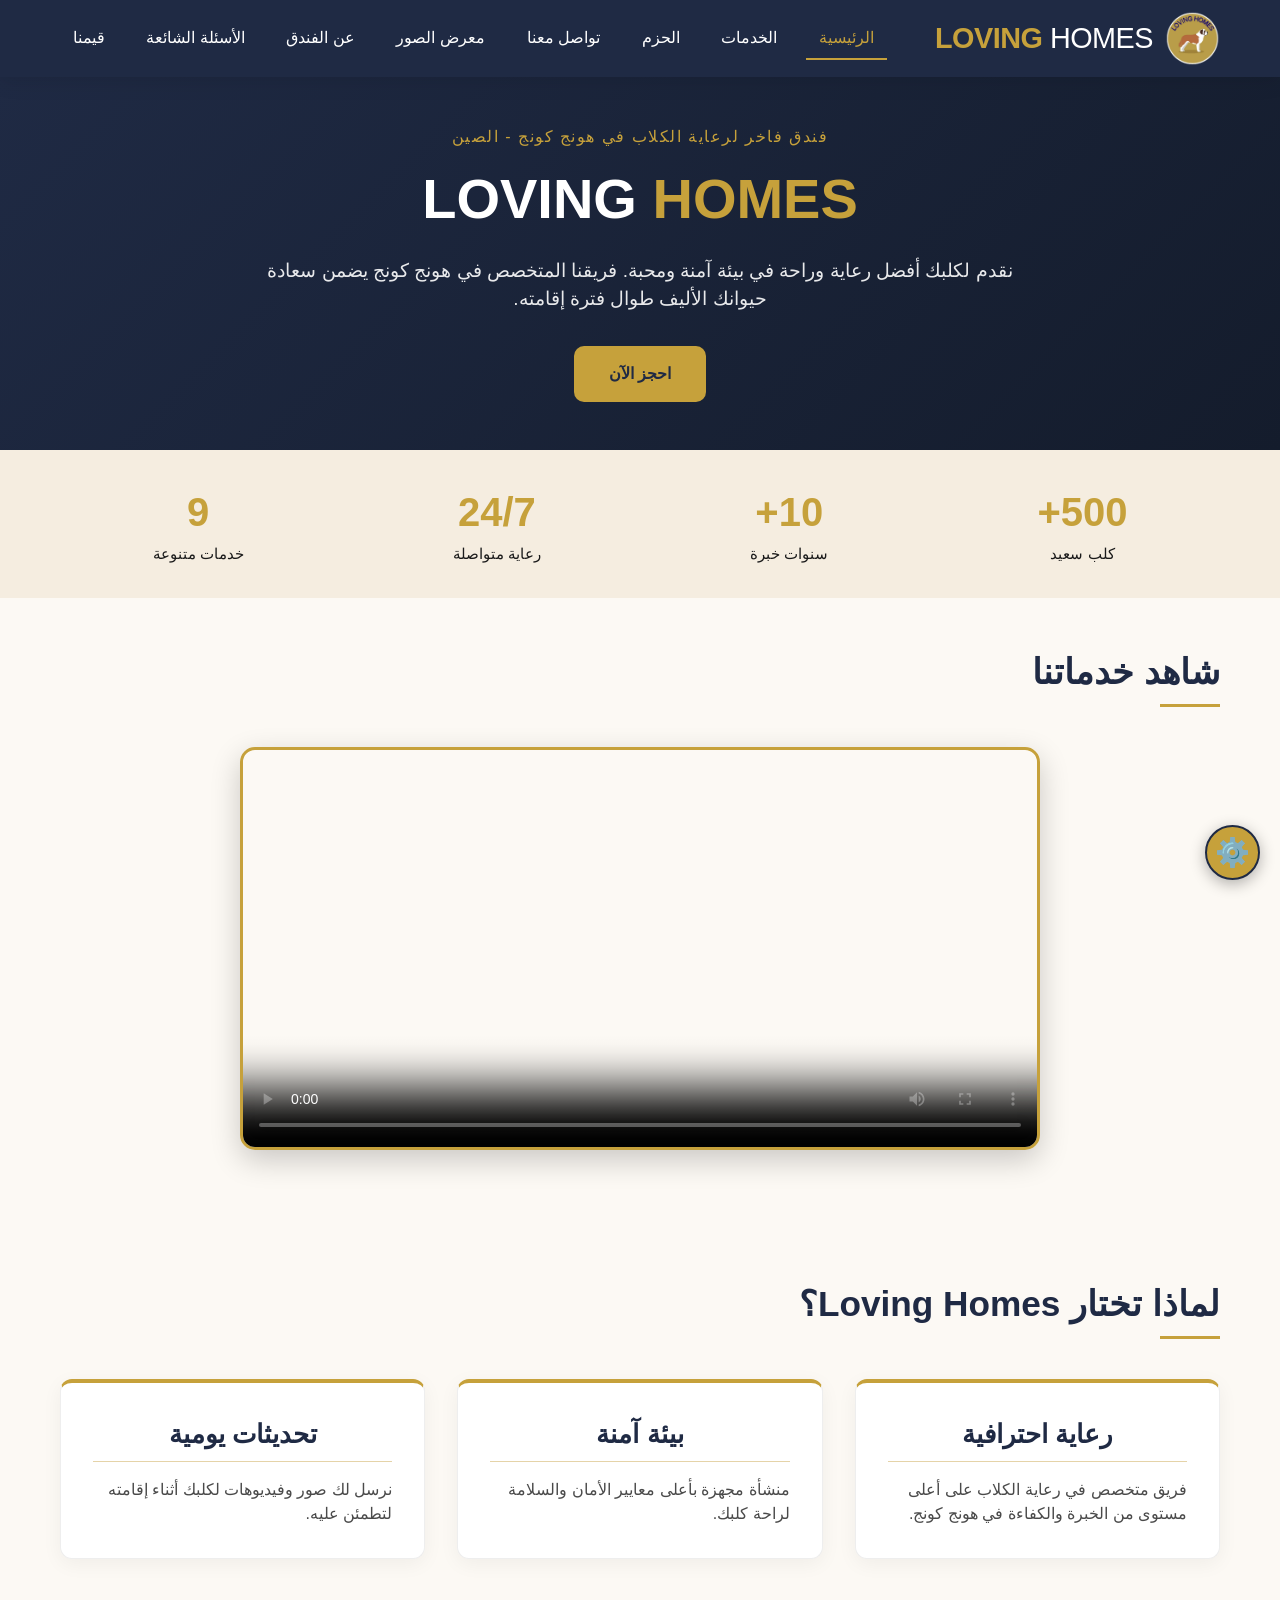
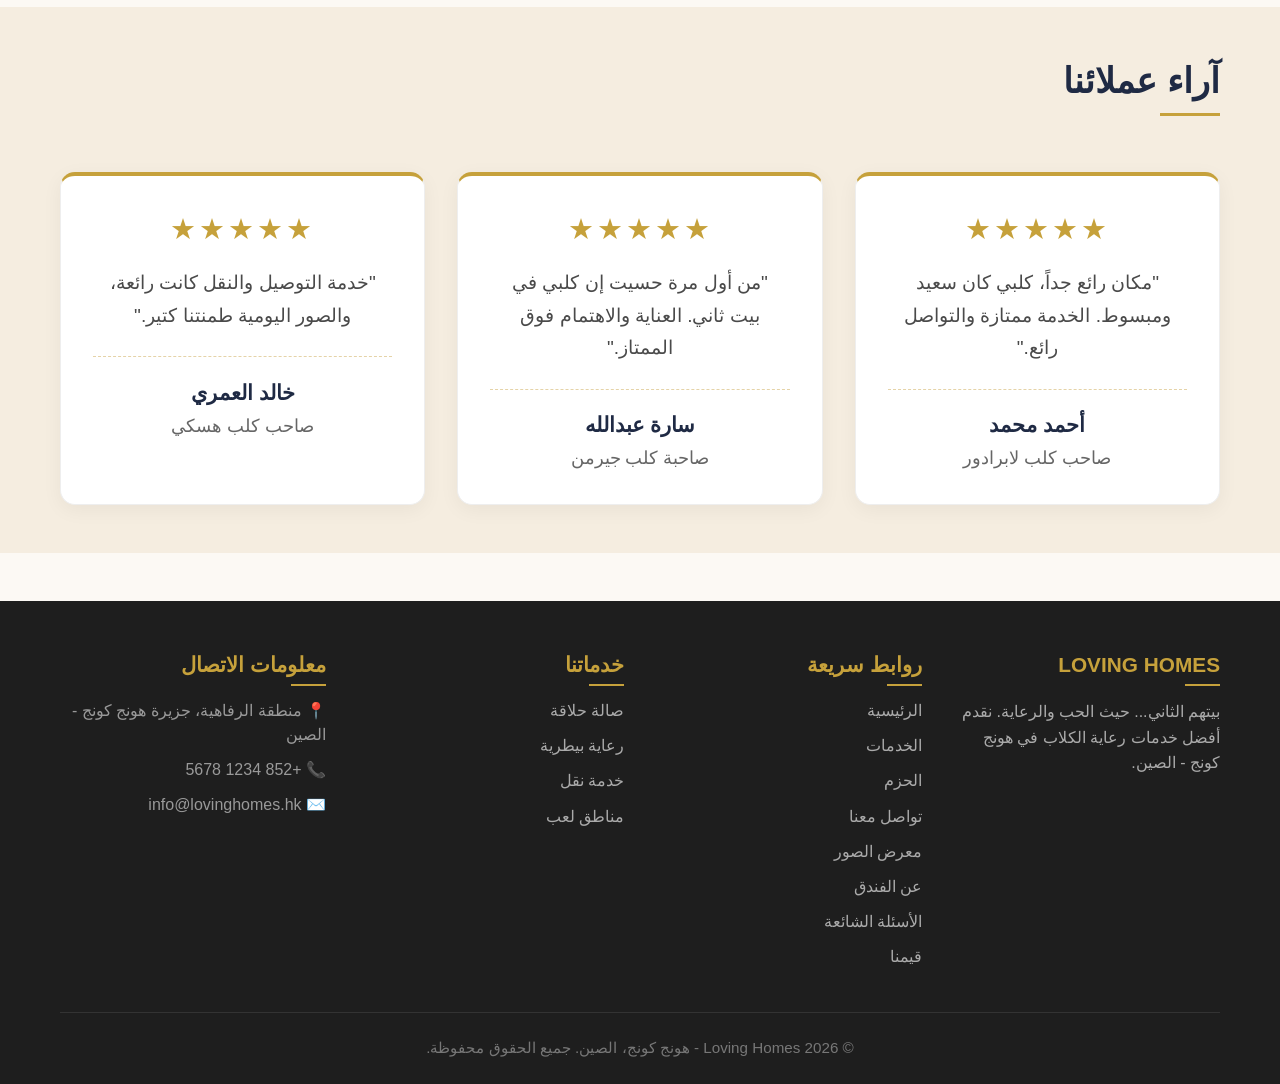
==== commit c48928c8: "Update index.html" ====
--- a/index.html
+++ b/index.html
@@ -132,4 +132,4 @@
     </div>
     <script src="script.js"></script>
 </body>
-</html>+</html>
--- a/style.css
+++ b/style.css
@@ -2157,3 +2157,82 @@
         font-size: 1rem; /* حجم مناسب للقائمة المنسدلة */
     }
 }
+
+.nav-links {
+    display: flex;
+    gap: 1rem;
+    list-style: none;
+    align-items: center;
+    justify-content: center;
+    flex-wrap: wrap;
+}
+
+.nav-links li {
+    flex: 0 1 auto;
+    min-width: fit-content;
+}
+
+.nav-links a {
+    color: white;
+    text-decoration: none;
+    font-weight: 500;
+    font-size: 1rem;
+    transition: 0.3s;
+    padding: 0.5rem 0.8rem;
+    border-bottom: 2px solid transparent;
+    white-space: nowrap;
+    display: inline-block;
+    text-align: center;
+}
+
+.nav-links a:hover {
+    color: var(--gold-light);
+    border-bottom-color: var(--gold);
+}
+
+.nav-links a.active {
+    color: var(--gold);
+    border-bottom-color: var(--gold);
+}
+
+@media (max-width: 992px) {
+    .nav-links {
+        gap: 0.8rem;
+        justify-content: center;
+    }
+    .nav-links a {
+        font-size: 0.9rem;
+        padding: 0.4rem 0.6rem;
+    }
+}
+
+@media (max-width: 768px) {
+    .nav-links {
+        position: fixed;
+        right: -100%;
+        top: 70px;
+        flex-direction: column;
+        background: var(--navy);
+        width: 100%;
+        text-align: center;
+        transition: 0.3s;
+        padding: 1.5rem 0;
+        gap: 1rem;
+        box-shadow: 0 10px 20px rgba(0,0,0,0.2);
+        flex-wrap: nowrap;
+    }
+    .nav-links.active {
+        right: 0;
+    }
+    .nav-links a {
+        font-size: 1rem;
+        padding: 0.5rem 1rem;
+        width: 100%;
+    }
+    .nav-links a.active {
+        color: var(--gold);
+        border-bottom: none;
+        background: rgba(198, 161, 59, 0.1);
+        border-radius: 5px;
+    }
+}
